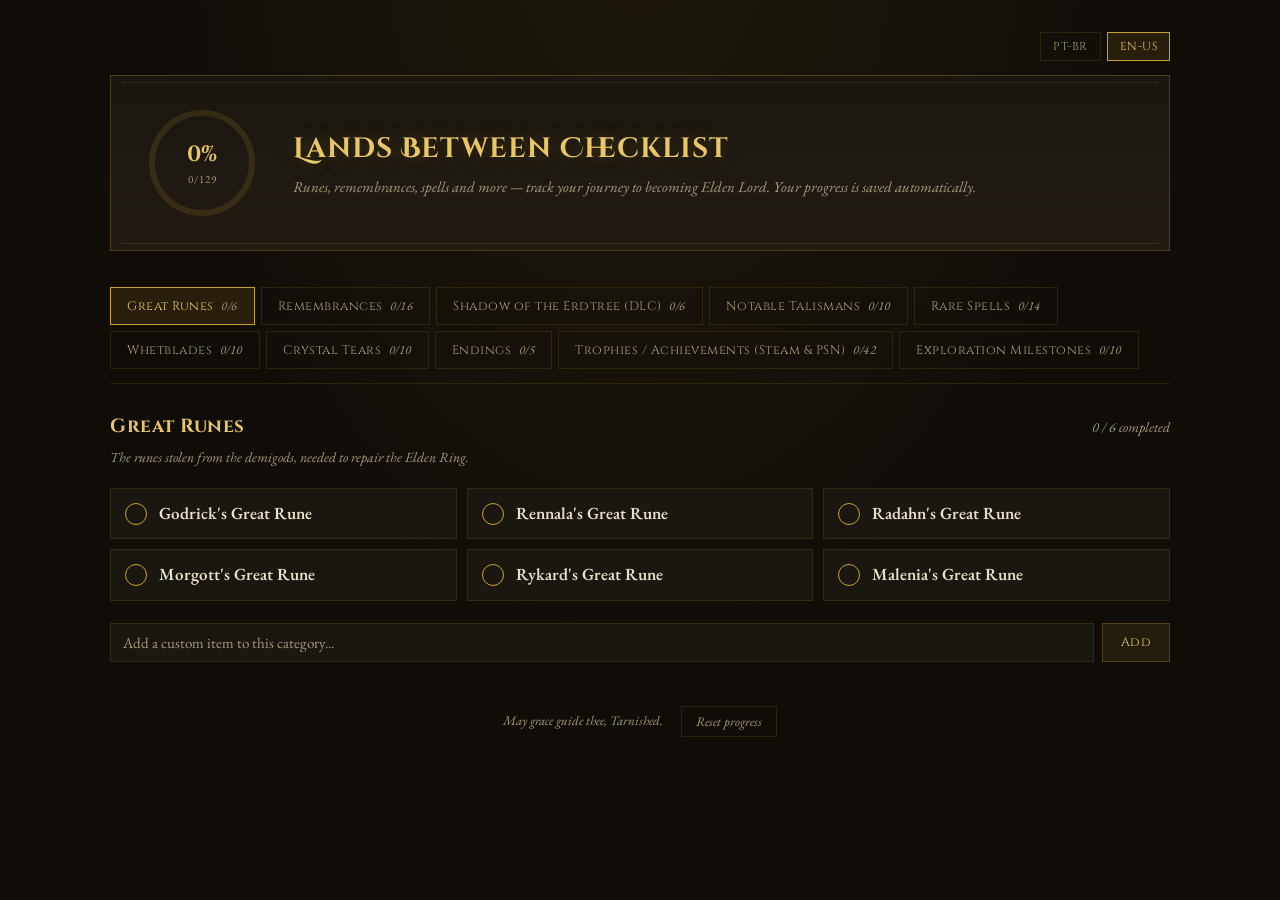
==== Sites/Elden Ring Checklist/index.html @ 224cdc4c "Atualiza checklist do Elden Ring" ====
<!DOCTYPE html>
<html lang="pt-BR">
<head>
<meta charset="UTF-8">
<meta name="viewport" content="width=device-width, initial-scale=1.0">
<title>Lands Between — Checklist</title>
<link rel="stylesheet" href="css/style.css">
</head>
<body>
<div class="wrap">

  <div class="lang-switch" id="langSwitch"></div>

  <div class="hero">
    <div class="ring-wrap">
      <svg width="118" height="118" viewBox="0 0 118 118">
        <circle class="ring-bg" cx="59" cy="59" r="50"></circle>
        <circle class="ring-fg" id="ringFg" cx="59" cy="59" r="50" stroke-dasharray="314" stroke-dashoffset="314"></circle>
      </svg>
      <div class="ring-label">
        <span class="pct" id="pctLabel">0%</span>
        <span class="sub" id="countLabel">0/0</span>
      </div>
    </div>
    <div class="hero-text">
      <h1 id="heroTitle">Checklist das Terras Intermédias</h1>
      <p id="heroSubtitle"></p>
    </div>
  </div>

  <nav class="nav" id="nav"></nav>

  <div id="content"></div>

  <footer>
    <span id="footerQuote"></span>
    <button id="resetBtn">Reiniciar progresso</button>
  </footer>

</div>

<script src="js/lang.js"></script>
<script src="js/app.js"></script>
</body>
</html>
---- Sites/Elden Ring Checklist/css/style.css ----
@import url('https://fonts.googleapis.com/css2?family=Cinzel:wght@500;700&family=Cinzel+Decorative:wght@700&family=EB+Garamond:ital,wght@0,400;0,600;1,400&display=swap');

:root{
  --bg:#100d09;
  --panel:#1a1610;
  --panel2:#211b13;
  --gold:#c9a227;
  --gold-bright:#e9c766;
  --crimson:#8a2a34;
  --text:#e9e0c8;
  --text-dim:#a89a7a;
  --border:rgba(201,162,39,0.28);
  --border-soft:rgba(201,162,39,0.14);
}
*{box-sizing:border-box;}
body{
  margin:0;
  background:
    radial-gradient(ellipse at 50% -10%, rgba(201,162,39,0.08), transparent 55%),
    var(--bg);
  color:var(--text);
  font-family:'EB Garamond', serif;
  font-size:17px;
  line-height:1.5;
  min-height:100vh;
}
.wrap{max-width:1100px;margin:0 auto;padding:32px 20px 80px;}

/* LANG SWITCH */
.lang-switch{
  display:flex;
  justify-content:flex-end;
  gap:6px;
  margin-bottom:14px;
}
.lang-switch button{
  font-family:'Cinzel', serif;
  font-size:11.5px;
  letter-spacing:0.5px;
  background:transparent;
  border:1px solid var(--border-soft);
  color:var(--text-dim);
  padding:6px 12px;
  cursor:pointer;
  transition:all .2s ease;
}
.lang-switch button:hover{border-color:var(--border);color:var(--text);}
.lang-switch button.active{
  background:rgba(201,162,39,0.12);
  border-color:var(--gold);
  color:var(--gold-bright);
}

/* HERO */
.hero{
  display:flex;
  align-items:center;
  gap:32px;
  padding:28px 32px;
  border:1px solid var(--border);
  background:linear-gradient(180deg, var(--panel), var(--panel2));
  position:relative;
  margin-bottom:36px;
}
.hero::before, .hero::after{
  content:"";
  position:absolute;
  left:10px;right:10px;
  height:1px;
  background:var(--border-soft);
}
.hero::before{top:6px;}
.hero::after{bottom:6px;}
.hero-text h1{
  font-family:'Cinzel Decorative', serif;
  font-size:28px;
  color:var(--gold-bright);
  margin:0 0 6px;
  letter-spacing:1px;
  text-shadow:0 0 18px rgba(201,162,39,0.25);
}
.hero-text p{
  margin:0;
  color:var(--text-dim);
  font-style:italic;
  font-size:15px;
}
.ring-wrap{flex-shrink:0;position:relative;width:118px;height:118px;}
.ring-wrap svg{transform:rotate(-90deg);}
.ring-bg{fill:none;stroke:rgba(201,162,39,0.14);stroke-width:6;}
.ring-fg{fill:none;stroke:var(--gold);stroke-width:6;stroke-linecap:round;transition:stroke-dashoffset .6s ease;}
.ring-label{
  position:absolute;inset:0;
  display:flex;flex-direction:column;align-items:center;justify-content:center;
}
.ring-label .pct{font-family:'Cinzel',serif;font-size:22px;color:var(--gold-bright);font-weight:700;}
.ring-label .sub{font-size:11px;color:var(--text-dim);letter-spacing:1px;text-transform:uppercase;}

/* NAV */
.nav{
  display:flex;
  gap:6px;
  flex-wrap:wrap;
  margin-bottom:28px;
  border-bottom:1px solid var(--border-soft);
  padding-bottom:14px;
}
.nav button{
  font-family:'Cinzel', serif;
  font-size:12.5px;
  letter-spacing:0.5px;
  background:transparent;
  border:1px solid var(--border-soft);
  color:var(--text-dim);
  padding:9px 16px;
  cursor:pointer;
  transition:all .2s ease;
}
.nav button:hover{border-color:var(--border);color:var(--text);}
.nav button.active{
  background:rgba(201,162,39,0.12);
  border-color:var(--gold);
  color:var(--gold-bright);
}
.nav button .count{color:var(--text-dim);font-family:'EB Garamond',serif;font-style:italic;margin-left:4px;}

/* SECTION */
.section-head{
  display:flex;
  justify-content:space-between;
  align-items:baseline;
  margin-bottom:6px;
}
.section-head h2{
  font-family:'Cinzel', serif;
  font-size:19px;
  color:var(--gold-bright);
  margin:0;
  letter-spacing:0.5px;
}
.section-head .stat{font-size:14px;color:var(--text-dim);font-style:italic;}
.section-desc{color:var(--text-dim);font-size:14px;font-style:italic;margin:0 0 20px;}

.grid{
  display:grid;
  grid-template-columns:repeat(auto-fill, minmax(260px,1fr));
  gap:10px;
  margin-bottom:22px;
}
.item{
  display:flex;
  align-items:flex-start;
  gap:12px;
  padding:12px 14px;
  background:var(--panel);
  border:1px solid var(--border-soft);
  cursor:pointer;
  transition:border-color .2s ease, background .2s ease;
}
.item:hover{border-color:var(--border);}
.item.checked{
  border-color:rgba(201,162,39,0.45);
  background:linear-gradient(180deg, rgba(201,162,39,0.08), var(--panel));
}
.seal{
  flex-shrink:0;
  width:22px;height:22px;
  border:1.5px solid var(--gold);
  border-radius:50%;
  position:relative;
  margin-top:2px;
}
.item.checked .seal{background:var(--gold);}
.item.checked .seal::after{
  content:"";
  position:absolute;
  left:6px;top:2px;
  width:5px;height:10px;
  border:solid var(--bg);
  border-width:0 2px 2px 0;
  transform:rotate(45deg);
}
.item-img{
  flex-shrink:0;
  width:40px;height:40px;
  object-fit:contain;
  background:#000;
  border:1px solid var(--border-soft);
  border-radius:50%;
}
.item-text{flex:1;}
.item-text .name{
  font-weight:600;
  color:var(--text);
  text-decoration:none;
}
.item.checked .item-text .name{color:var(--text-dim);text-decoration:line-through;}
.item-text .note{display:block;font-size:12.5px;color:var(--text-dim);font-style:italic;margin-top:2px;}
.rm-btn{
  flex-shrink:0;
  background:none;border:none;
  color:var(--text-dim);
  font-size:16px;
  cursor:pointer;
  opacity:0;
  transition:opacity .15s ease;
  line-height:1;
  padding:2px 4px;
}
.item:hover .rm-btn{opacity:0.6;}
.rm-btn:hover{opacity:1 !important;color:var(--crimson);}

.add-row{
  display:flex;
  gap:8px;
  margin-bottom:44px;
}
.add-row input{
  flex:1;
  background:var(--panel);
  border:1px solid var(--border-soft);
  color:var(--text);
  font-family:'EB Garamond', serif;
  font-size:15px;
  padding:9px 12px;
}
.add-row input:focus{outline:none;border-color:var(--gold);}
.add-row input::placeholder{color:var(--text-dim);}
.add-row button{
  font-family:'Cinzel', serif;
  font-size:12.5px;
  background:rgba(201,162,39,0.1);
  border:1px solid var(--border);
  color:var(--gold-bright);
  padding:0 18px;
  cursor:pointer;
  letter-spacing:0.5px;
}
.add-row button:hover{background:rgba(201,162,39,0.18);}

footer{
  text-align:center;
  color:var(--text-dim);
  font-size:13px;
  font-style:italic;
  margin-top:30px;
  display:flex;
  justify-content:center;
  align-items:center;
  gap:18px;
}
footer button{
  background:none;
  border:1px solid var(--border-soft);
  color:var(--text-dim);
  font-family:'EB Garamond', serif;
  font-style:italic;
  font-size:13px;
  padding:6px 14px;
  cursor:pointer;
}
footer button:hover{color:var(--crimson);border-color:var(--crimson);}

@media(max-width:640px){
  .hero{flex-direction:column;text-align:center;padding:24px 18px;}
  .nav{gap:4px;}
  .nav button{padding:7px 11px;font-size:11px;}
}
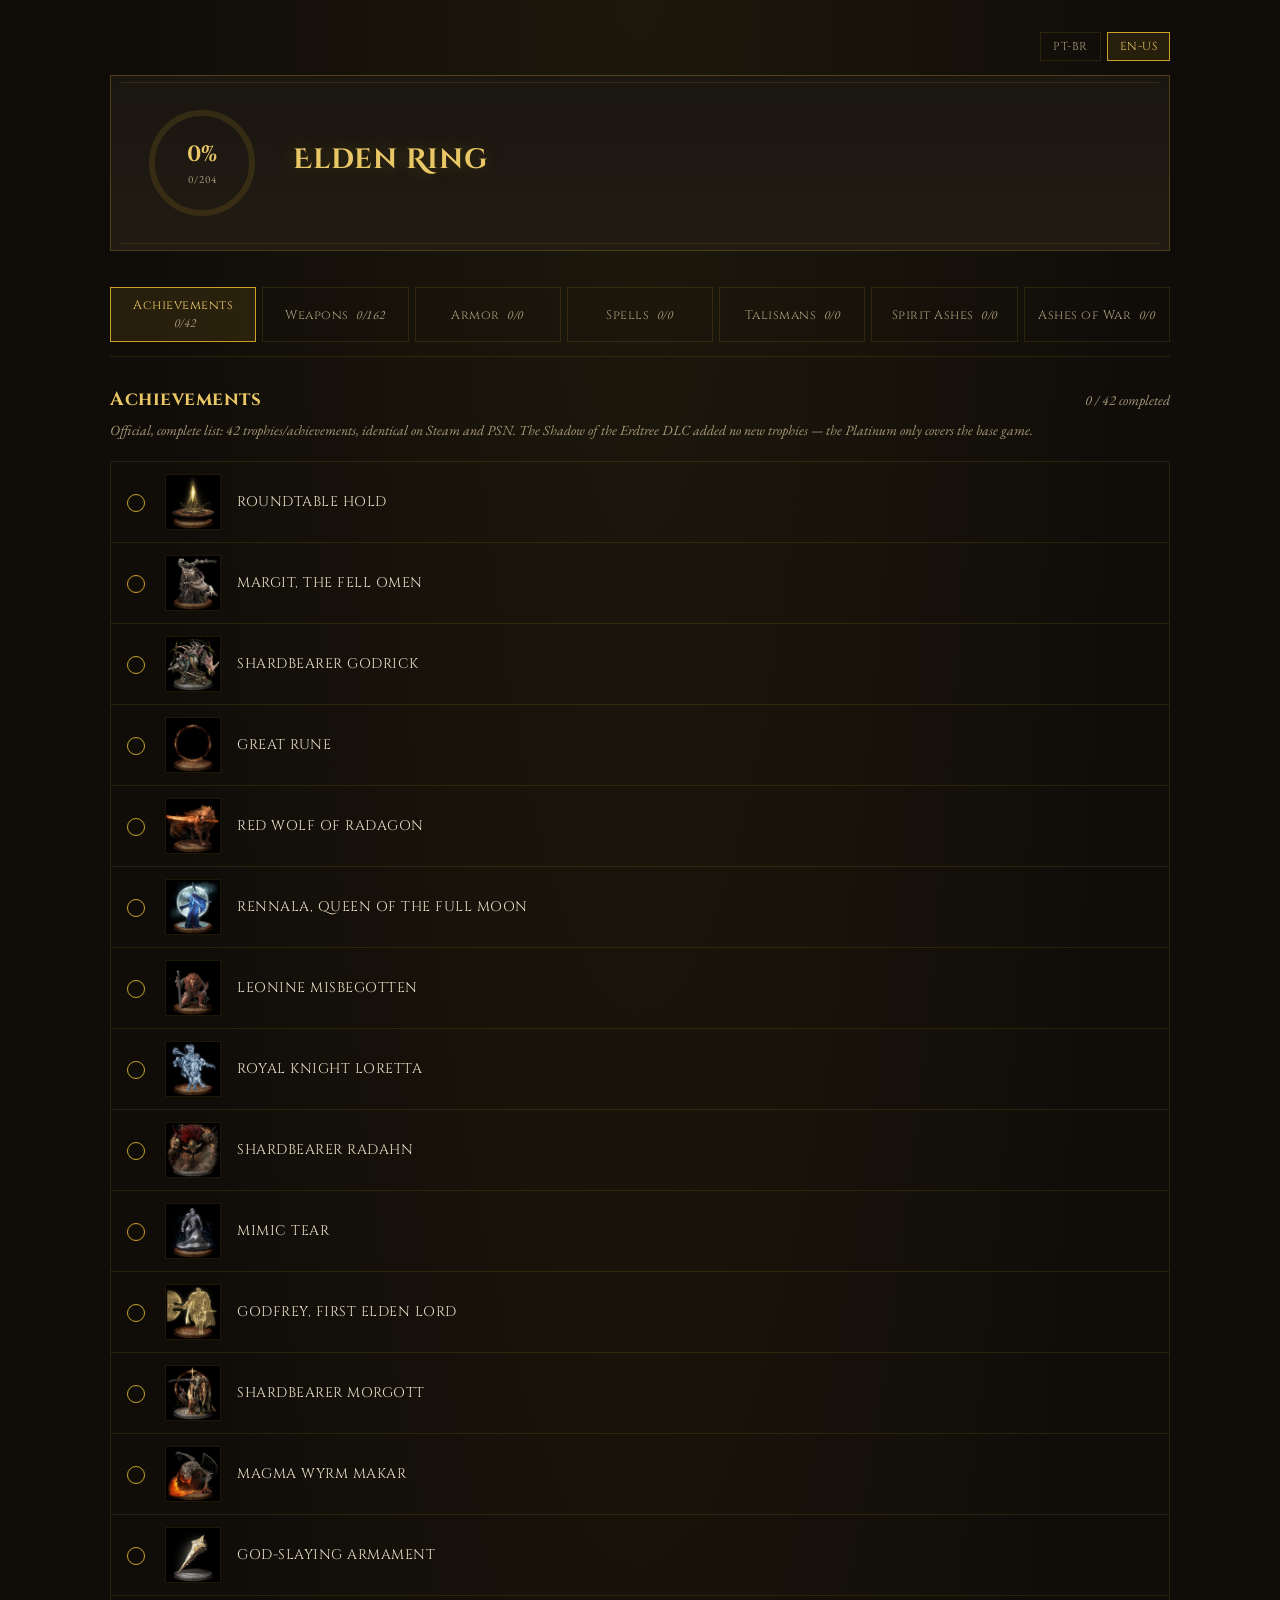
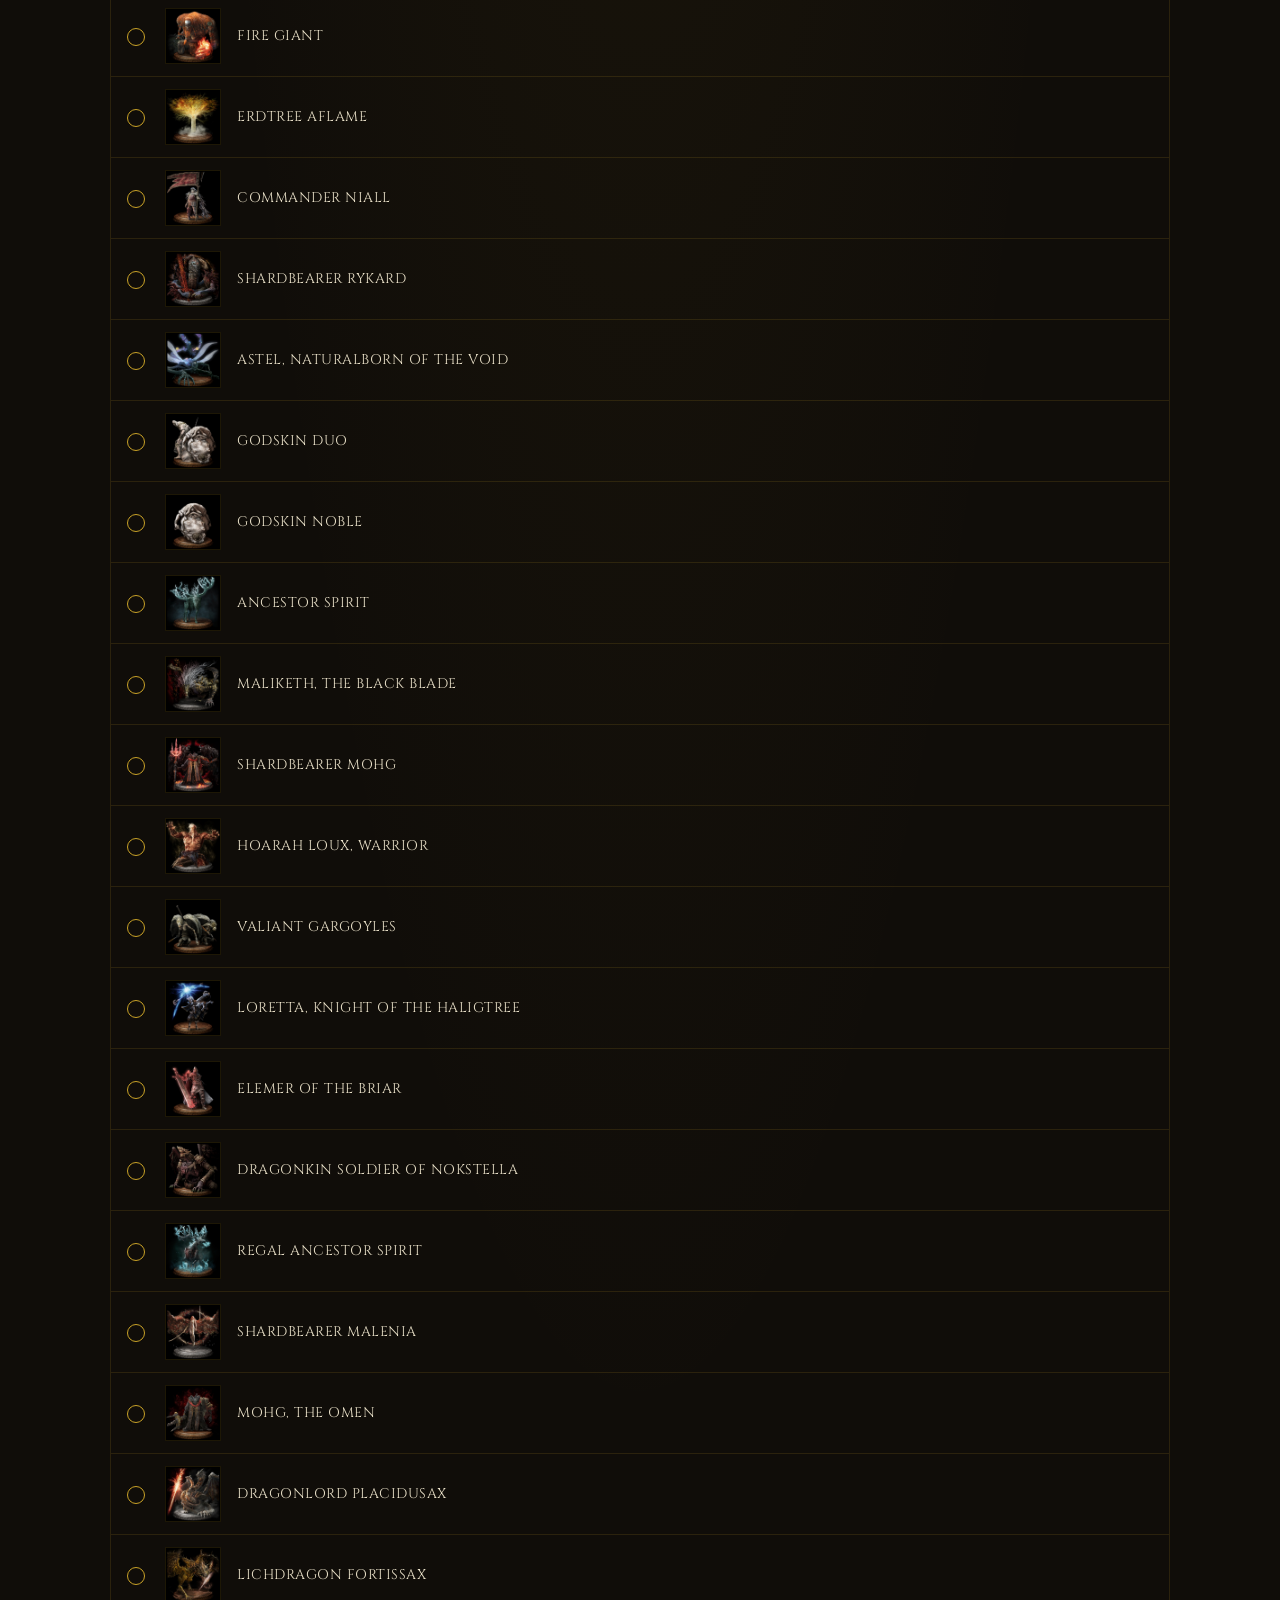
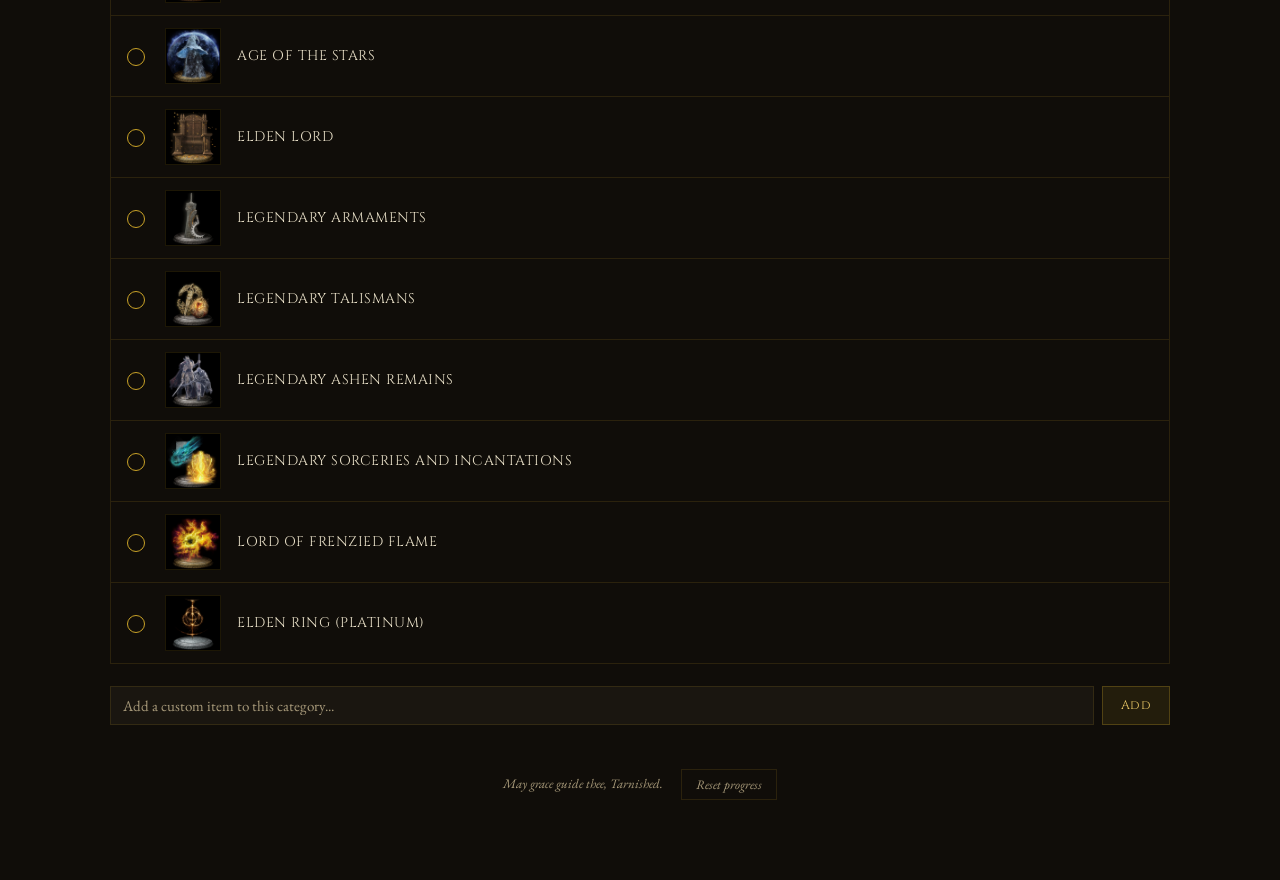
==== commit 14aedd86: "feat: redesign website interface" ====
--- a/Sites/Elden Ring Checklist/index.html
+++ b/Sites/Elden Ring Checklist/index.html
@@ -23,12 +23,12 @@
       </div>
     </div>
     <div class="hero-text">
-      <h1 id="heroTitle">Checklist das Terras Intermédias</h1>
-      <p id="heroSubtitle"></p>
+      <h1 id="heroTitle">Elden Ring</h1>
     </div>
   </div>
 
   <nav class="nav" id="nav"></nav>
+  <nav class="subnav" id="subnav"></nav>
 
   <div id="content"></div>
 
--- a/Sites/Elden Ring Checklist/css/style.css
+++ b/Sites/Elden Ring Checklist/css/style.css
@@ -112,9 +112,12 @@
   background:transparent;
   border:1px solid var(--border-soft);
   color:var(--text-dim);
-  padding:9px 16px;
+  padding:9px 10px;
   cursor:pointer;
   transition:all .2s ease;
+  flex:1 1 140px;
+  min-width:140px;
+  text-align:center;
 }
 .nav button:hover{border-color:var(--border);color:var(--text);}
 .nav button.active{
@@ -123,6 +126,40 @@
   color:var(--gold-bright);
 }
 .nav button .count{color:var(--text-dim);font-family:'EB Garamond',serif;font-style:italic;margin-left:4px;}
+
+.subnav{
+  display:none;
+  gap:5px;
+  flex-wrap:wrap;
+  margin:-14px 0 24px;
+}
+.subnav button{
+  font-family:'Cinzel', serif;
+  font-size:11px;
+  letter-spacing:0.3px;
+  background:rgba(0,0,0,0.2);
+  border:1px solid var(--border-soft);
+  color:var(--text-dim);
+  padding:6px 12px;
+  cursor:pointer;
+  transition:all .2s ease;
+}
+.subnav button:hover{border-color:var(--border);color:var(--text);}
+.subnav button.active{
+  background:rgba(201,162,39,0.16);
+  border-color:var(--gold);
+  color:var(--gold-bright);
+}
+.subnav button .count{color:var(--text-dim);font-style:italic;}
+
+.empty-note{
+  color:var(--text-dim);
+  font-style:italic;
+  padding:20px 0;
+  text-align:center;
+  border:1px dashed var(--border-soft);
+  margin-bottom:22px;
+}
 
 /* SECTION */
 .section-head{
@@ -146,6 +183,85 @@
   grid-template-columns:repeat(auto-fill, minmax(260px,1fr));
   gap:10px;
   margin-bottom:22px;
+}
+
+/* TROPHY TABLE LAYOUT */
+.trophy-table{
+  display:flex;
+  flex-direction:column;
+  border:1px solid var(--border-soft);
+  margin-bottom:22px;
+}
+.trow{
+  display:flex;
+  align-items:center;
+  gap:16px;
+  padding:12px 16px;
+  border-bottom:1px solid var(--border-soft);
+  cursor:pointer;
+  transition:background .2s ease;
+}
+.trow:last-child{border-bottom:none;}
+.trow:hover{background:rgba(201,162,39,0.06);}
+.trow-head{
+  cursor:default;
+  background:var(--panel2);
+  font-family:'Cinzel', serif;
+  font-size:12px;
+  letter-spacing:0.5px;
+  color:var(--text-dim);
+  text-transform:uppercase;
+}
+.trow-head:hover{background:var(--panel2);}
+.trow-icon{
+  flex-shrink:0;
+  width:56px;
+  display:flex;
+  justify-content:center;
+}
+.trow-icon img{
+  width:56px;height:56px;
+  object-fit:contain;
+  background:#000;
+  border:1px solid var(--border-soft);
+}
+.trow-text{
+  flex:1;
+  display:flex;
+  flex-direction:column;
+  gap:2px;
+}
+.trow-title{
+  font-family:'Cinzel', serif;
+  font-size:14px;
+  letter-spacing:0.5px;
+  color:var(--text);
+  text-transform:uppercase;
+}
+.trow-desc{
+  font-size:14px;
+  color:var(--text-dim);
+  font-style:italic;
+}
+.trow-check{flex-shrink:0;width:22px;}
+.trow.checked{background:linear-gradient(90deg, rgba(201,162,39,0.1), transparent);}
+.trow.checked .trow-title{color:var(--gold-bright);}
+.trow.checked .trow-desc{text-decoration:line-through;}
+.seal.small{width:18px;height:18px;}
+.trow.checked .trow-check .seal{background:var(--gold);}
+.trow.checked .trow-check .seal::after{
+  content:"";
+  position:absolute;
+  left:5px;top:1px;
+  width:4px;height:8px;
+  border:solid var(--bg);
+  border-width:0 2px 2px 0;
+  transform:rotate(45deg);
+}
+@media(max-width:640px){
+  .trow-title{font-size:12.5px;}
+  .trow-desc{font-size:12.5px;}
+  .trow-icon, .trow-icon img{width:42px;height:42px;}
 }
 .item{
   display:flex;
